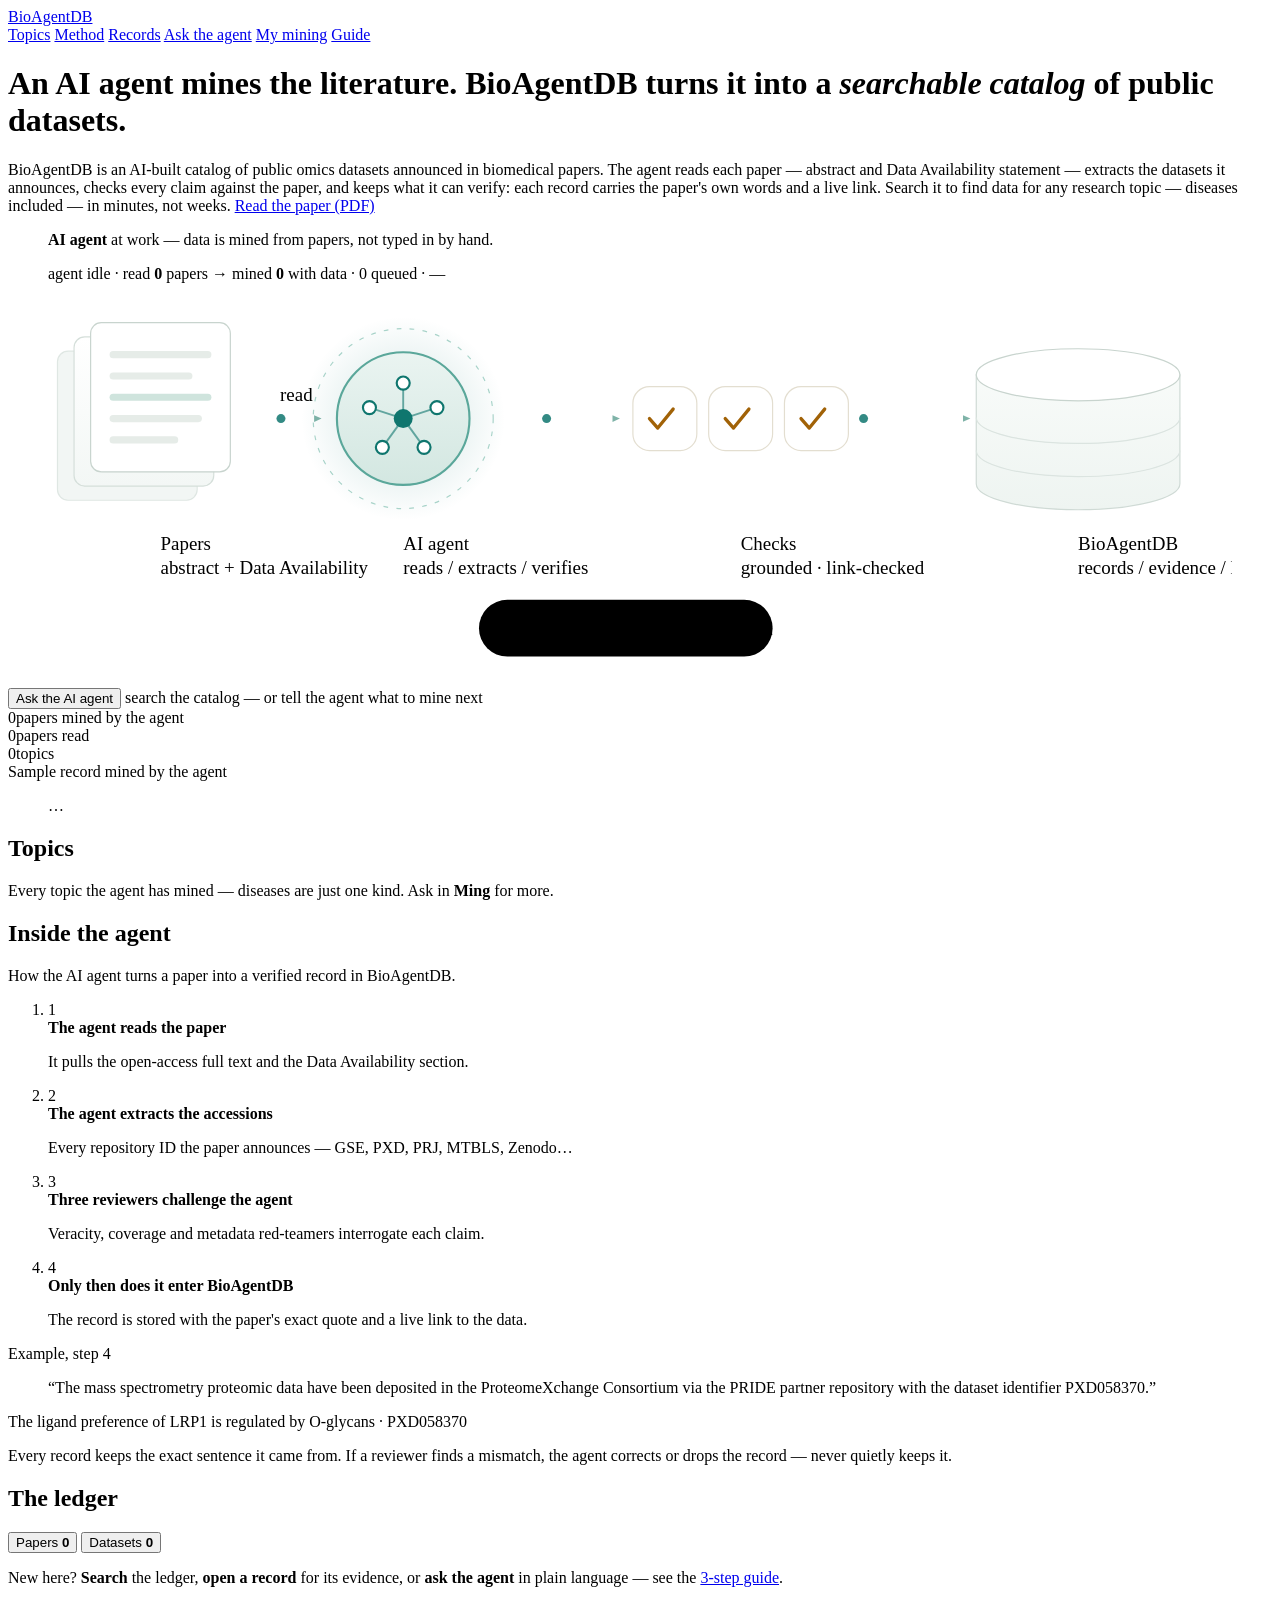
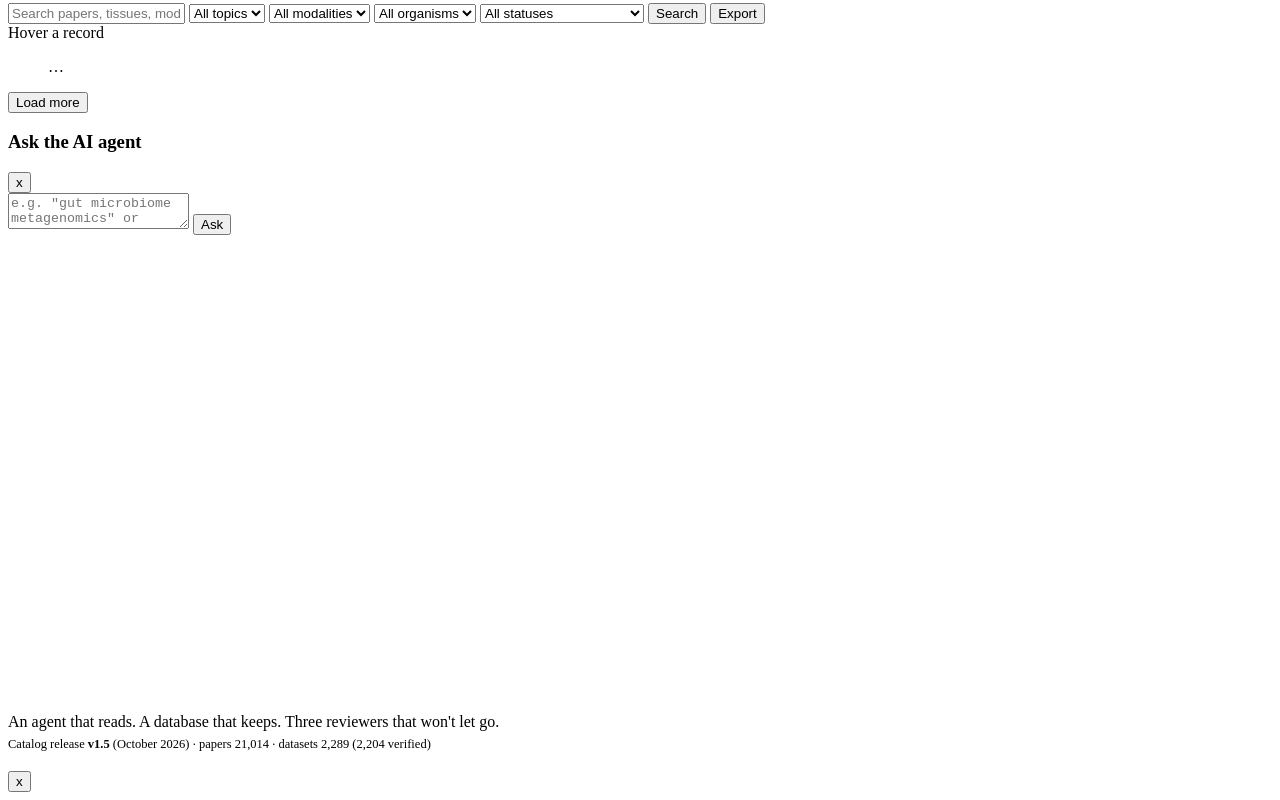
==== web/index.html @ bdf32b71 "BioAgentDB v1.5.0 - initial public release (clean single commit)" ====
﻿<!DOCTYPE html>
<html lang="en">
<head>
<meta charset="UTF-8">
<meta name="viewport" content="width=device-width, initial-scale=1">
<title>BioAgentDB — Paper-Verified Omics Data Catalog</title>
<link rel="stylesheet" href="/styles.css?v=47">
</head>
<body>

<nav class="topnav" id="topnav">
  <a class="wordmark" href="#hero">BioAgentDB</a>
  <div class="navlinks">
    <a href="#diseases">Topics</a>
    <a href="#how">Method</a>
    <a href="#ledger">Records</a>
    <a class="navlink" href="/workbench.html">Ask the agent</a>
    <a class="navlink" href="/mining.html">My mining</a>
    <a href="/guide.html">Guide</a>
  </div>
</nav>

<!-- ============ Hero ============ -->
<header id="hero" class="section">
  <h1 class="display">An AI agent mines the literature.
    BioAgentDB turns it into a <em>searchable catalog</em> of public datasets.</h1>
  <p class="lede">BioAgentDB is an AI-built catalog of public omics datasets announced in
    biomedical papers. The agent reads each paper &mdash; abstract and Data Availability
    statement &mdash; extracts the datasets it announces, checks every claim against the paper,
    and keeps what it can verify: each record carries the paper's own words and a live link.
    Search it to find data for any research topic &mdash; diseases included &mdash; in minutes, not weeks.
    <a href="/paper/paper.pdf" target="_blank" rel="noopener">Read the paper (PDF)</a></p>

  <figure class="mining">
    <p class="mining-cap"><b>AI agent</b> at work &mdash; data is mined from papers, not typed in by hand.</p>
    <p class="mining-live" id="mining-live">
      <span class="live-dot" id="live-dot"></span><span id="live-status">agent idle</span>
      &middot; read <b id="live-read">0</b> papers
      &rarr; mined <b id="live-mined">0</b> with data
      &middot; <span id="live-queued">0</span> queued
      &middot; <span id="live-speed">&mdash;</span>
    </p>
    <svg viewBox="52 40 1000 312" role="img"
         aria-label="An AI mining agent reads papers, extracts the datasets they announce, checks every claim against the paper, and keeps verified records in BioAgentDB.">
      <defs>
        <linearGradient id="gSheet" x1="0" y1="0" x2="0" y2="1">
          <stop offset="0" stop-color="#ffffff"/><stop offset="1" stop-color="#f3f7f5"/>
        </linearGradient>
        <linearGradient id="gAgent" x1="0" y1="0" x2="0" y2="1">
          <stop offset="0" stop-color="#eaf4f1"/><stop offset="1" stop-color="#d3e7e1"/>
        </linearGradient>
        <radialGradient id="gGlow" cx="50%" cy="50%" r="50%">
          <stop offset="0" stop-color="#0f766e" stop-opacity=".20"/>
          <stop offset="1" stop-color="#0f766e" stop-opacity="0"/>
        </radialGradient>
        <linearGradient id="gDb" x1="0" y1="0" x2="0" y2="1">
          <stop offset="0" stop-color="#f8fbf9"/><stop offset="1" stop-color="#eef4f1"/>
        </linearGradient>
        <marker id="arrow" viewBox="0 0 10 10" refX="7.5" refY="5" markerWidth="7" markerHeight="7" orient="auto">
          <path d="M0,1 L9,5 L0,9 z" fill="#7fb3a8"/>
        </marker>
      </defs>

      <!-- 1. papers -->
      <g class="il-papers">
        <rect x="60" y="84" width="118" height="126" rx="9" fill="#f2f6f4" stroke="#dfe7e3"/>
        <rect x="74" y="72" width="118" height="126" rx="9" fill="url(#gSheet)" stroke="#d5dfda"/>
        <rect x="88" y="60" width="118" height="126" rx="9" fill="#ffffff" stroke="#c8d4ce"/>
        <rect x="104" y="84" width="86" height="6" rx="3" fill="#e6ece8"/>
        <rect x="104" y="102" width="70" height="6" rx="3" fill="#e6ece8"/>
        <rect x="104" y="120" width="86" height="6" rx="3" fill="#cfe4dd"/>
        <rect x="104" y="138" width="78" height="6" rx="3" fill="#e6ece8"/>
        <rect x="104" y="156" width="58" height="6" rx="3" fill="#e6ece8"/>
      </g>

      <!-- 2. arrow: papers -> agent (flowing) -->
      <path id="f1" class="flow" d="M214,141 H282" marker-end="url(#arrow)"/>
      <text class="il-tag" x="248" y="126">read</text>

      <!-- 3. agent -->
      <g class="il-agent">
        <circle cx="352" cy="141" r="86" fill="url(#gGlow)"/>
        <circle class="orbit" cx="352" cy="141" r="76" fill="none" stroke="#a8d3c9" stroke-dasharray="4 7"/>
        <circle cx="352" cy="141" r="56" fill="url(#gAgent)" stroke="#5aa79a" stroke-width="1.8"/>
        <g stroke="#0f766e" stroke-width="1.6" opacity=".6">
          <line x1="352" y1="141" x2="352" y2="111"/>
          <line x1="352" y1="141" x2="323.5" y2="131.7"/>
          <line x1="352" y1="141" x2="334.4" y2="165.3"/>
          <line x1="352" y1="141" x2="369.6" y2="165.3"/>
          <line x1="352" y1="141" x2="380.5" y2="131.7"/>
        </g>
        <g fill="#ffffff" stroke="#0f766e" stroke-width="1.8">
          <circle cx="352" cy="111" r="5.5"/><circle cx="323.5" cy="131.7" r="5.5"/>
          <circle cx="334.4" cy="165.3" r="5.5"/><circle cx="369.6" cy="165.3" r="5.5"/>
          <circle cx="380.5" cy="131.7" r="5.5"/>
        </g>
        <circle class="core" cx="352" cy="141" r="8" fill="#0f766e"/>
      </g>

      <!-- 4. arrow: agent -> reviewers -->
      <path id="f2" class="flow" d="M436,141 H534" marker-end="url(#arrow)"/>

      <!-- 5. three reviewers -->
      <g class="il-reviewers">
        <rect x="546" y="114" width="54" height="54" rx="14" fill="#ffffff" stroke="#e3ded0"/>
        <rect x="610" y="114" width="54" height="54" rx="14" fill="#ffffff" stroke="#e3ded0"/>
        <rect x="674" y="114" width="54" height="54" rx="14" fill="#ffffff" stroke="#e3ded0"/>
        <g fill="none" stroke="#a16207" stroke-width="2.8" stroke-linecap="round" stroke-linejoin="round">
          <path d="M560,141 l7,8 l13,-16"/>
          <path d="M624,141 l7,8 l13,-16"/>
          <path d="M688,141 l7,8 l13,-16"/>
        </g>
      </g>

      <!-- 6. arrow: reviewers -> db -->
      <path id="f3" class="flow" d="M736,141 H830" marker-end="url(#arrow)"/>

      <!-- travelling data tokens (the agent at work) -->
      <g class="tokens">
        <circle r="3.8" fill="#0f766e" opacity=".85">
          <animateMotion dur="3s" repeatCount="indefinite" begin="0s"><mpath href="#f1"/></animateMotion>
        </circle>
        <circle r="3.8" fill="#0f766e" opacity=".85">
          <animateMotion dur="2.2s" repeatCount="indefinite" begin="0.7s"><mpath href="#f2"/></animateMotion>
        </circle>
        <circle r="3.8" fill="#0f766e" opacity=".85">
          <animateMotion dur="2.6s" repeatCount="indefinite" begin="1.4s"><mpath href="#f3"/></animateMotion>
        </circle>
      </g>

      <!-- 7. BioAgentDB cylinder -->
      <g class="il-db">
        <path d="M836,104 L836,196 A86,22 0 0 0 1008,196 L1008,104 Z" fill="url(#gDb)" stroke="#cfdad5"/>
        <path d="M836,140 A86,22 0 0 0 1008,140" fill="none" stroke="#dbe4e0"/>
        <path d="M836,168 A86,22 0 0 0 1008,168" fill="none" stroke="#dbe4e0"/>
        <ellipse cx="922" cy="104" rx="86" ry="22" fill="#ffffff" stroke="#c8d4ce"/>
      </g>

      <!-- labels -->
      <text class="lbl" x="147" y="252">Papers</text>
      <text class="sub" x="147" y="272">abstract + Data Availability</text>
      <text class="lbl agent-lbl" x="352" y="252">AI agent</text>
      <text class="sub" x="352" y="272">reads / extracts / verifies</text>
      <text class="lbl" x="637" y="252">Checks</text>
      <text class="sub" x="637" y="272">grounded &middot; link-checked</text>
      <text class="lbl" x="922" y="252">BioAgentDB</text>
      <text class="sub" x="922" y="272">records / evidence / live links</text>

      <!-- in-SVG call to action -->
      <g class="svg-cta" role="button" tabindex="0" aria-label="Ask the AI agent"
         onclick="location.href='/workbench.html'"
         onkeydown="if(event.key==='Enter'||event.key===' '){event.preventDefault();location.href='/workbench.html'}">
        <rect class="cta-bg" x="416" y="294" width="248" height="48" rx="24"/>
        <path class="cta-glyph" d="M448,308 h20 a7,7 0 0 1 7,7 v10 a7,7 0 0 1 -7,7 h-11 l-7,7 v-7 h-2 a7,7 0 0 1 -7,-7 v-10 a7,7 0 0 1 7,-7 z"/>
        <text class="cta-text" x="556" y="324">Ask the AI agent</text>
      </g>
    </svg>
  </figure>

  <div class="hero-cta cta-html">
    <button class="primary" onclick="location.href='/workbench.html'">Ask the AI agent</button>
    <span class="cta-hint">search the catalog &mdash; or tell the agent what to mine next</span>
  </div>
  <div class="stats">
    <div class="stat"><span class="n" id="hs-papers">0</span><span class="l">papers mined by the agent</span></div>
    <div class="stat"><span class="n" id="hs-scanned">0</span><span class="l">papers read</span></div>
    <div class="stat"><span class="n" id="hs-themes">0</span><span class="l">topics</span></div>
  </div>
  <div class="evidence-band" id="hero-band">
    <span class="ev-label">Sample record mined by the agent</span>
    <blockquote id="hero-quote">&hellip;</blockquote>
    <span class="ev-src" id="hero-src"></span>
  </div>
</header>

<!-- ============ Topics ============ -->
<section id="diseases" class="section">
  <h2 class="sh">Topics</h2>
  <p class="sh-sub">Every topic the agent has mined &mdash; diseases are just one kind. Ask in
    <b>Ming</b> for more.</p>
  <div class="diseases" id="diseases-list"></div>
  <div class="morewrap"><button class="ghost" id="diseases-more" style="display:none"
      onclick="toggleDiseases()">Show all</button></div>
</section>

<!-- ============ Method ============ -->
<section id="how" class="section">
  <h2 class="sh">Inside the agent</h2>
  <p class="sh-sub">How the AI agent turns a paper into a verified record in BioAgentDB.</p>

  <div class="howgrid">
    <ol class="steps">
      <li class="step active" data-step="1"><span class="stepno">1</span>
        <div><b>The agent reads the paper</b><p>It pulls the open-access full text and the Data Availability section.</p></div></li>
      <li class="step" data-step="2"><span class="stepno">2</span>
        <div><b>The agent extracts the accessions</b><p>Every repository ID the paper announces &mdash; GSE, PXD, PRJ, MTBLS, Zenodo&hellip;</p></div></li>
      <li class="step" data-step="3"><span class="stepno">3</span>
        <div><b>Three reviewers challenge the agent</b><p>Veracity, coverage and metadata red-teamers interrogate each claim.</p></div></li>
      <li class="step" data-step="4"><span class="stepno">4</span>
        <div><b>Only then does it enter BioAgentDB</b><p>The record is stored with the paper's exact quote and a live link to the data.</p></div></li>
    </ol>
    <div class="howpanel">
      <div class="evidence-band">
        <span class="ev-label">Example, step 4</span>
        <blockquote>&ldquo;The mass spectrometry proteomic data have been deposited in the ProteomeXchange Consortium via the PRIDE partner repository with the dataset identifier PXD058370.&rdquo;</blockquote>
        <span class="ev-src">The ligand preference of LRP1 is regulated by O-glycans &middot; PXD058370</span>
      </div>
      <p class="how-note">Every record keeps the exact sentence it came from. If a reviewer finds a mismatch, the agent corrects or drops the record &mdash; never quietly keeps it.</p>
    </div>
  </div>
</section>

<!-- ============ Ledger ============ -->
<section id="ledger" class="section">
  <div class="ledger-head">
    <h2 class="sh">The ledger <span class="live-dot idle" id="ledger-dot" title="live"></span></h2>
    <div class="seg" role="radiogroup" aria-label="Ledger granularity">
      <button class="seg-btn active" role="radio" aria-checked="true" data-mode="papers"
              onclick="setLedgerMode('papers')">Papers <b id="seg-papers">0</b></button>
      <button class="seg-btn" role="radio" aria-checked="false" data-mode="datasets"
              onclick="setLedgerMode('datasets')">Datasets <b id="seg-datasets">0</b></button>
    </div>
  </div>
  <p class="howto">New here? <b>Search</b> the ledger, <b>open a record</b> for its evidence,
    or <b>ask the agent</b> in plain language — see the
    <a href="/guide.html">3-step guide</a>.</p>
  <div class="ledger-toolbar">
    <input id="rec-q" placeholder="Search papers, tissues, modalities, accessions&hellip;"
           onkeydown="if(event.key==='Enter')ledgerSearch()">
    <select id="rec-theme" onchange="ledgerSearch()"><option value="">All topics</option></select>
    <select id="rec-modality" onchange="ledgerSearch()"><option value="">All modalities</option></select>
    <select id="rec-organism" onchange="ledgerSearch()"><option value="">All organisms</option></select>
    <select id="rec-status" onchange="ledgerSearch()">
      <option value="">All statuses</option>
      <option value="verified,paper_verified">Verified + paper-verified</option>
      <option value="verified">Verified only</option>
      <option value="paper_verified">Paper-verified only</option>
      <option value="rejected">Rejected</option>
    </select>
    <button class="primary" onclick="ledgerSearch()">Search</button>
    <button class="ghost" onclick="exportCsv()">Export</button>
  </div>
  <div class="evidence-band ledger-band" id="ledger-band">
    <span class="ev-label">Hover a record</span>
    <blockquote id="ledger-quote">&hellip;</blockquote>
    <span class="ev-src" id="ledger-src"></span>
  </div>
  <div id="rec-list" class="ledger"></div>
  <div class="morewrap"><button class="ghost" id="load-more" onclick="loadMore()">Load more</button></div>
  <p class="muted count" id="rec-count"></p>
</section>

<!-- ============ Ask (modal, opened from the hero) ============ -->
<div id="chat-modal" class="modal hidden">
  <div class="modalbox" style="max-width:780px">
    <div class="modalhead"><h3>Ask the AI agent</h3><button onclick="closeChat()">x</button></div>
    <div class="chatbox" style="border:0; border-radius:0; height:min(520px,64vh)">
      <div id="chat-log" class="chatlog"></div>
      <div class="chatin">
        <textarea id="chat-input" rows="2"
          placeholder="e.g. &quot;gut microbiome metagenomics&quot; or &quot;single-nucleus RNA-seq of human brain in Alzheimer disease&quot;"
          onkeydown="if(event.key==='Enter'&&!event.shiftKey){event.preventDefault();chatSend()}"></textarea>
        <button class="primary" onclick="chatSend()">Ask</button>
      </div>
    </div>
  </div>
</div>

<footer class="foot">
  An agent that reads. A database that keeps. Three reviewers that won't let go.
<div class="foot-rel" style="margin-top:6px;font-size:12.5px;color:var(--muted)">Catalog release <b id="foot-release">v1.5</b> (October 2026) · papers 21,014 · datasets 2,289 (2,204 verified)</div></footer>

<!-- ============ Record detail ============ -->
<div id="modal" class="modal hidden">
  <div class="modalbox">
    <div class="modalhead"><h3 id="modal-title"></h3><button onclick="closeModal()">x</button></div>
    <div id="modal-body"></div>
  </div>
</div>

<script src="/record-modal.js?v=1"></script>
<script src="/app.js?v=58"></script>
</body>
</html>
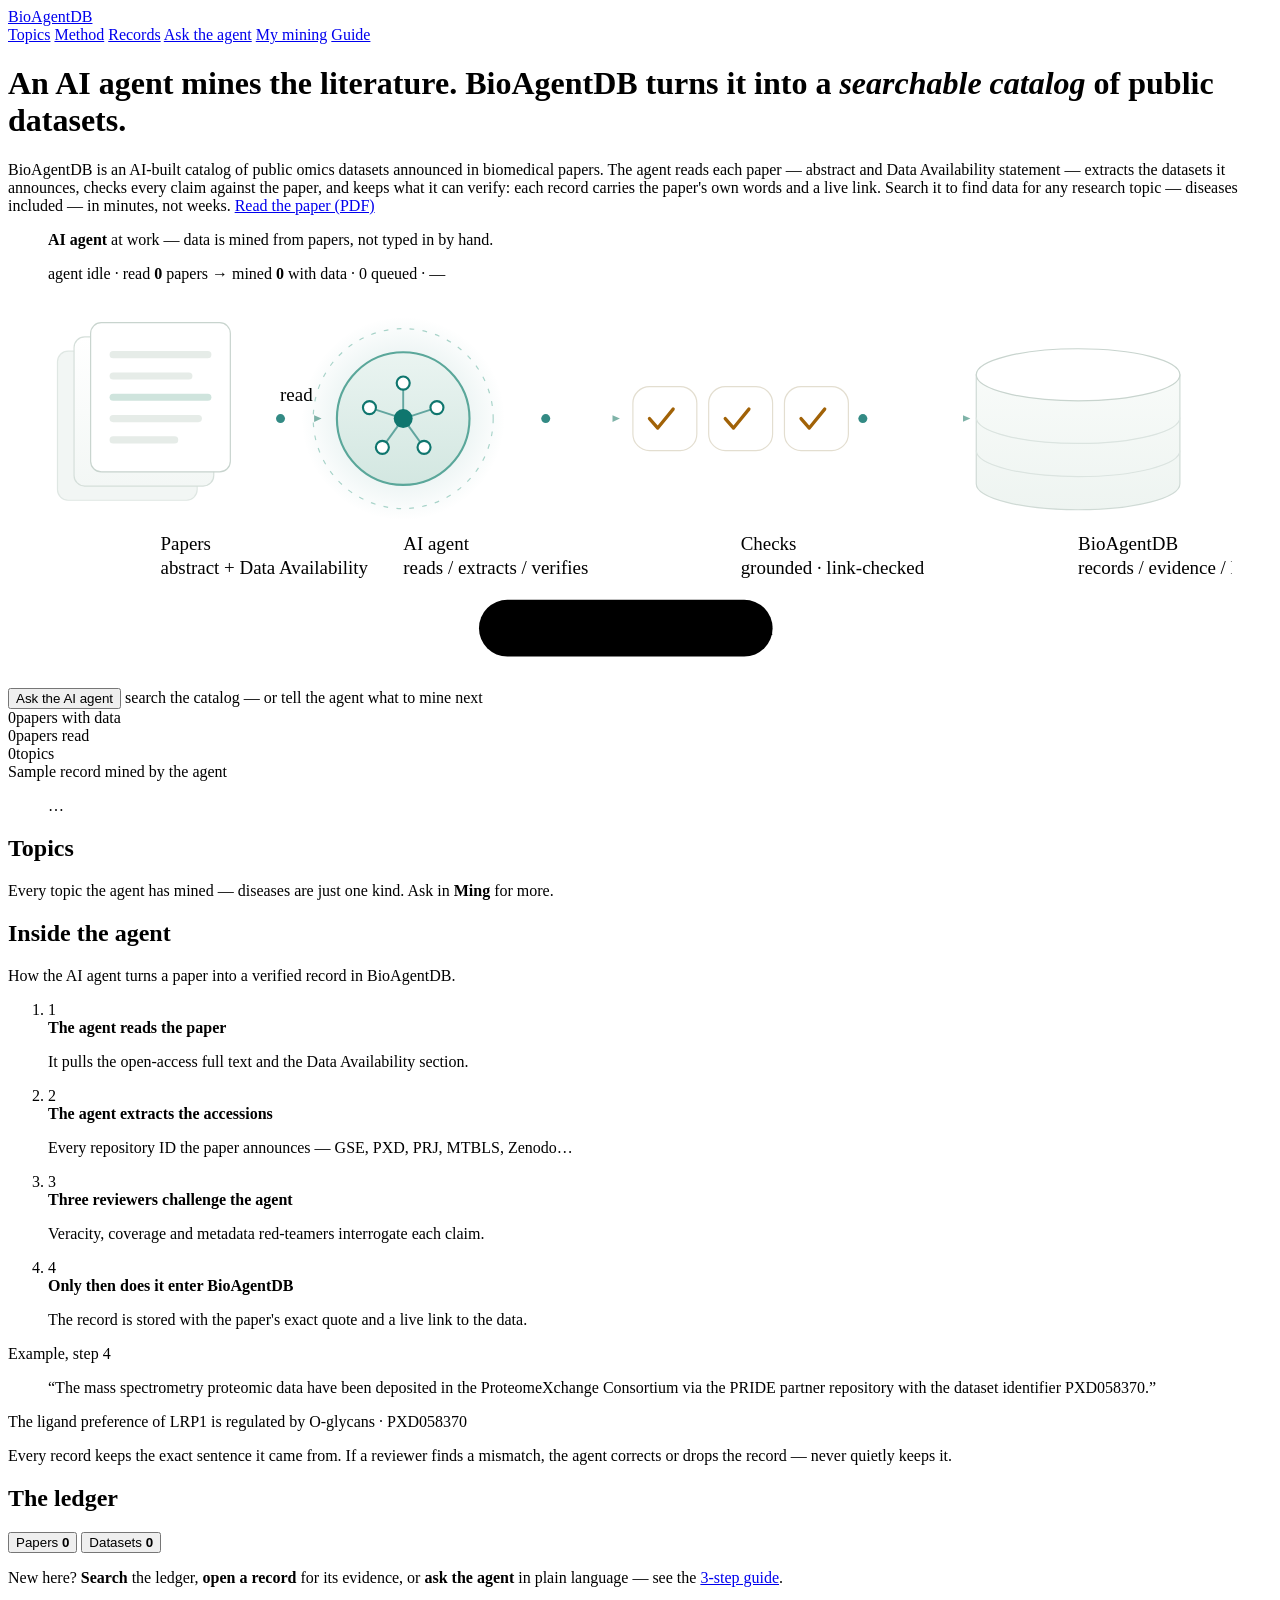
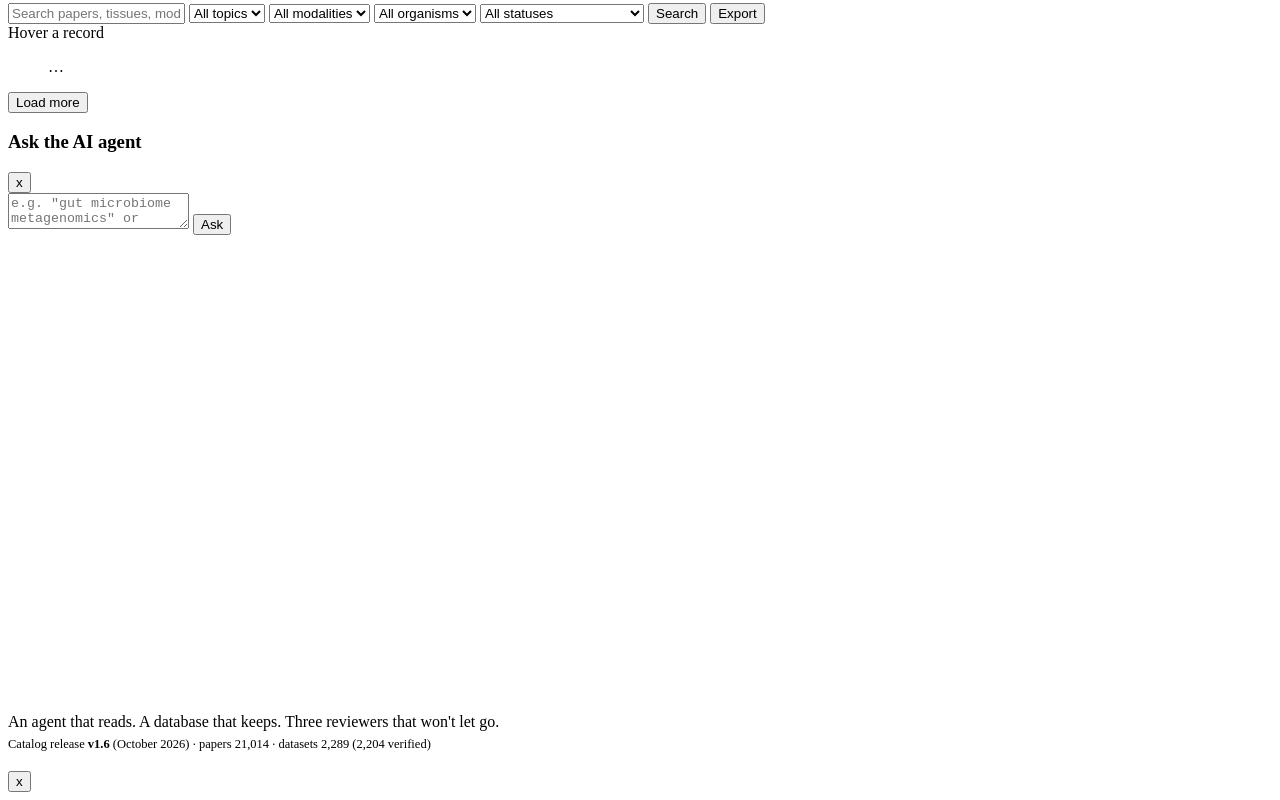
==== commit 53c0bd9c: "L-0393: demo usability fixes (CSV export dedupe, Ask-agent relaxation + follow-up counts, workbench " ====
--- a/web/index.html
+++ b/web/index.html
@@ -162,7 +162,7 @@
     <span class="cta-hint">search the catalog &mdash; or tell the agent what to mine next</span>
   </div>
   <div class="stats">
-    <div class="stat"><span class="n" id="hs-papers">0</span><span class="l">papers mined by the agent</span></div>
+    <div class="stat"><span class="n" id="hs-papers">0</span><span class="l">papers with data</span></div>
     <div class="stat"><span class="n" id="hs-scanned">0</span><span class="l">papers read</span></div>
     <div class="stat"><span class="n" id="hs-themes">0</span><span class="l">topics</span></div>
   </div>
@@ -268,7 +268,7 @@
 
 <footer class="foot">
   An agent that reads. A database that keeps. Three reviewers that won't let go.
-<div class="foot-rel" style="margin-top:6px;font-size:12.5px;color:var(--muted)">Catalog release <b id="foot-release">v1.5</b> (October 2026) · papers 21,014 · datasets 2,289 (2,204 verified)</div></footer>
+<div class="foot-rel" style="margin-top:6px;font-size:12.5px;color:var(--muted)">Catalog release <b id="foot-release">v1.6</b> (October 2026) · papers 21,014 · datasets 2,289 (2,204 verified)</div></footer>
 
 <!-- ============ Record detail ============ -->
 <div id="modal" class="modal hidden">
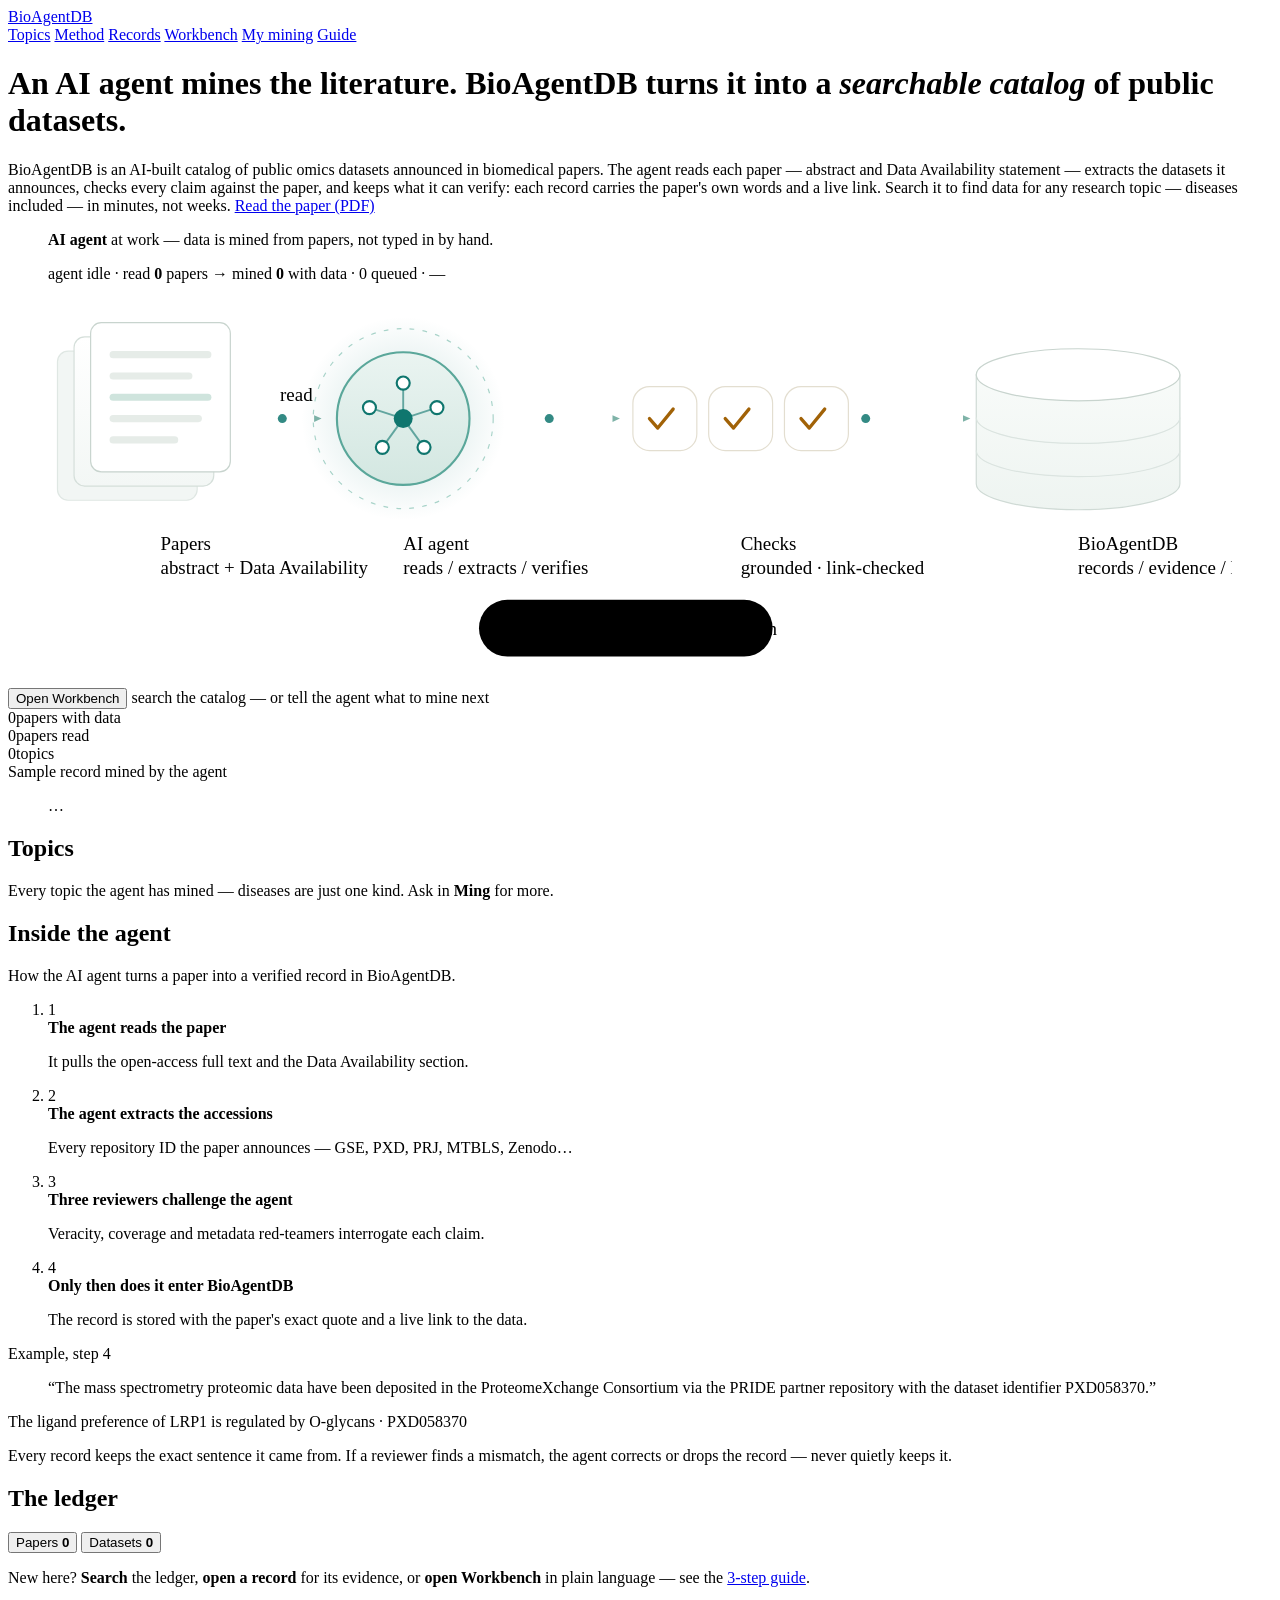
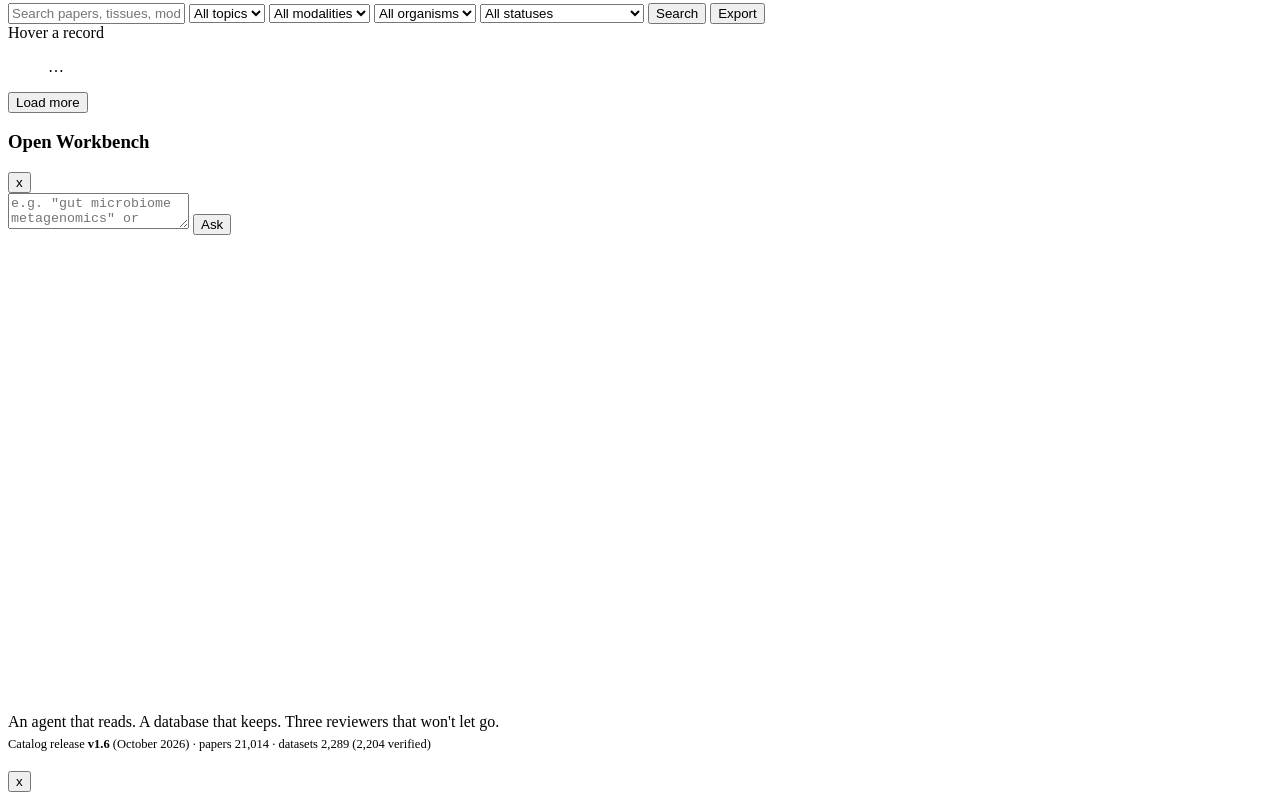
==== commit 2d02d63f: "Update Research workbench: decoupled retrieval/quote/report workers, role-scoped middleware, ask_use" ====
--- a/web/index.html
+++ b/web/index.html
@@ -9,14 +9,14 @@
 <body>
 
 <nav class="topnav" id="topnav">
-  <a class="wordmark" href="#hero">BioAgentDB</a>
+  <a class="wordmark" href="/">BioAgentDB</a>
   <div class="navlinks">
-    <a href="#diseases">Topics</a>
-    <a href="#how">Method</a>
-    <a href="#ledger">Records</a>
-    <a class="navlink" href="/workbench.html">Ask the agent</a>
-    <a class="navlink" href="/mining.html">My mining</a>
-    <a href="/guide.html">Guide</a>
+    <a href="/topics">Topics</a>
+    <a href="/method">Method</a>
+    <a href="/records">Records</a>
+    <a class="navlink" href="/workbench">Workbench</a>
+    <a class="navlink" href="/mining">My mining</a>
+    <a href="/guide">Guide</a>
   </div>
 </nav>
 
@@ -147,18 +147,18 @@
       <text class="sub" x="922" y="272">records / evidence / live links</text>
 
       <!-- in-SVG call to action -->
-      <g class="svg-cta" role="button" tabindex="0" aria-label="Ask the AI agent"
-         onclick="location.href='/workbench.html'"
-         onkeydown="if(event.key==='Enter'||event.key===' '){event.preventDefault();location.href='/workbench.html'}">
+      <g class="svg-cta" role="button" tabindex="0" aria-label="Open Workbench"
+         onclick="location.href='/workbench'"
+         onkeydown="if(event.key==='Enter'||event.key===' '){event.preventDefault();location.href='/workbench'}">
         <rect class="cta-bg" x="416" y="294" width="248" height="48" rx="24"/>
         <path class="cta-glyph" d="M448,308 h20 a7,7 0 0 1 7,7 v10 a7,7 0 0 1 -7,7 h-11 l-7,7 v-7 h-2 a7,7 0 0 1 -7,-7 v-10 a7,7 0 0 1 7,-7 z"/>
-        <text class="cta-text" x="556" y="324">Ask the AI agent</text>
+        <text class="cta-text" x="556" y="324">Open Workbench</text>
       </g>
     </svg>
   </figure>
 
   <div class="hero-cta cta-html">
-    <button class="primary" onclick="location.href='/workbench.html'">Ask the AI agent</button>
+    <button class="primary" onclick="location.href='/workbench'">Open Workbench</button>
     <span class="cta-hint">search the catalog &mdash; or tell the agent what to mine next</span>
   </div>
   <div class="stats">
@@ -222,8 +222,8 @@
     </div>
   </div>
   <p class="howto">New here? <b>Search</b> the ledger, <b>open a record</b> for its evidence,
-    or <b>ask the agent</b> in plain language — see the
-    <a href="/guide.html">3-step guide</a>.</p>
+    or <b>open Workbench</b> in plain language — see the
+    <a href="/guide">3-step guide</a>.</p>
   <div class="ledger-toolbar">
     <input id="rec-q" placeholder="Search papers, tissues, modalities, accessions&hellip;"
            onkeydown="if(event.key==='Enter')ledgerSearch()">
@@ -253,7 +253,7 @@
 <!-- ============ Ask (modal, opened from the hero) ============ -->
 <div id="chat-modal" class="modal hidden">
   <div class="modalbox" style="max-width:780px">
-    <div class="modalhead"><h3>Ask the AI agent</h3><button onclick="closeChat()">x</button></div>
+    <div class="modalhead"><h3>Open Workbench</h3><button onclick="closeChat()">x</button></div>
     <div class="chatbox" style="border:0; border-radius:0; height:min(520px,64vh)">
       <div id="chat-log" class="chatlog"></div>
       <div class="chatin">
@@ -280,5 +280,6 @@
 
 <script src="/record-modal.js?v=1"></script>
 <script src="/app.js?v=58"></script>
+<script src="/routing.js?v=3"></script>
 </body>
 </html>
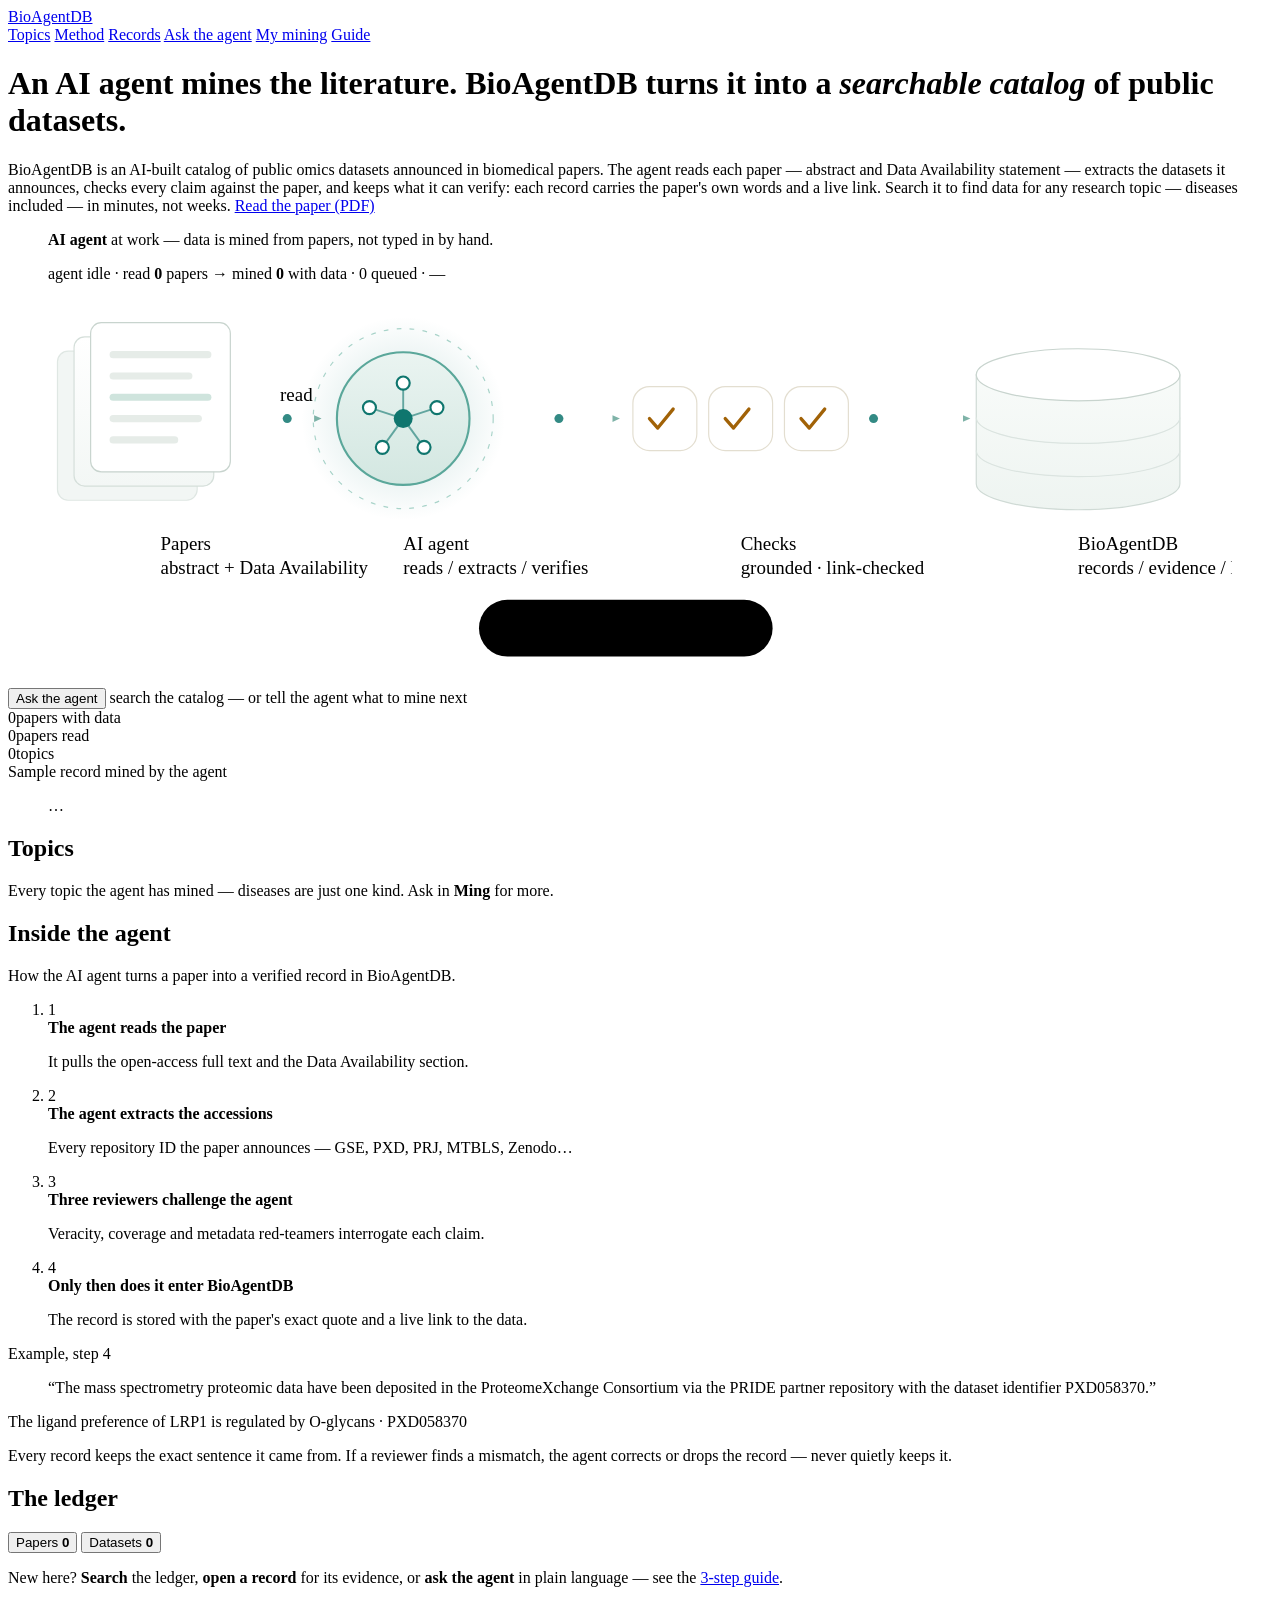
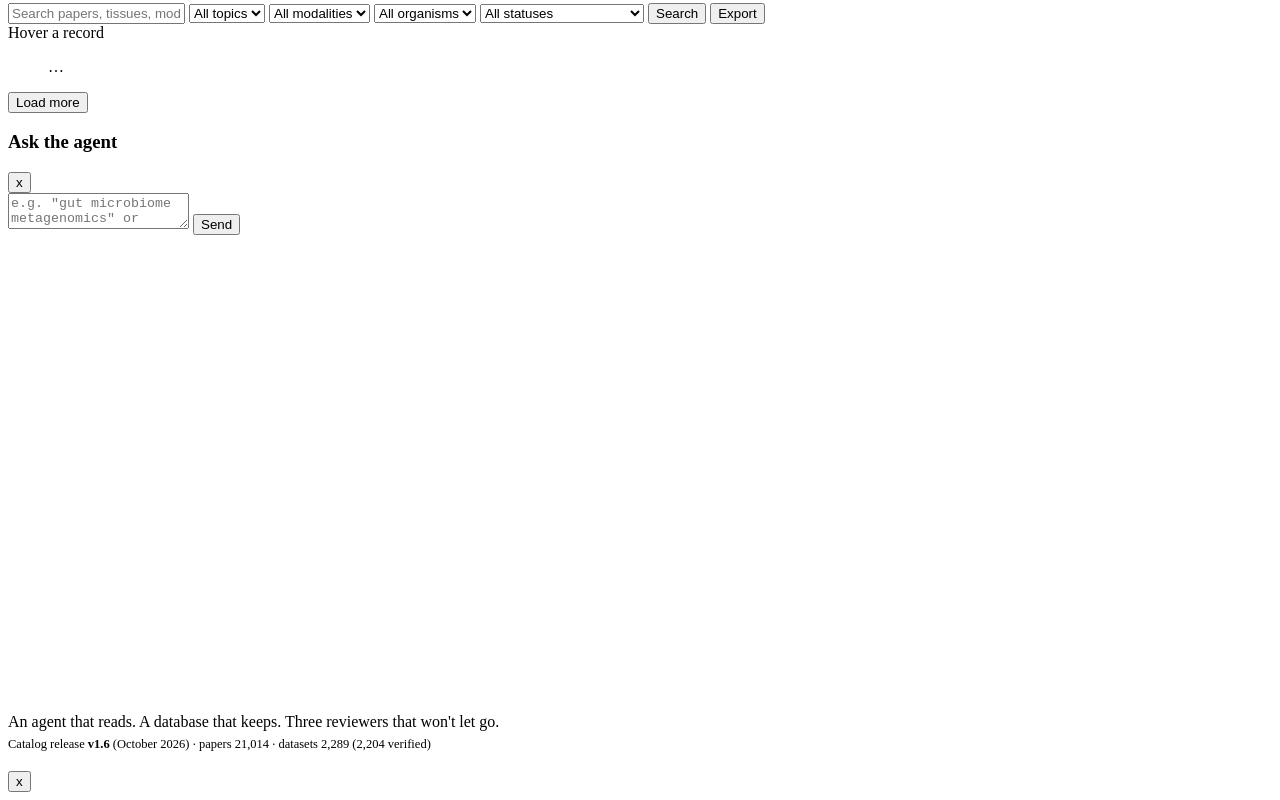
==== commit 5331a81e: "Update Research workbench: decoupled retrieval/quote/report workers, role-scoped middleware, ask_use" ====
--- a/web/index.html
+++ b/web/index.html
@@ -14,7 +14,7 @@
     <a href="/topics">Topics</a>
     <a href="/method">Method</a>
     <a href="/records">Records</a>
-    <a class="navlink" href="/workbench">Workbench</a>
+    <a class="navlink" href="/ask">Ask the agent</a>
     <a class="navlink" href="/mining">My mining</a>
     <a href="/guide">Guide</a>
   </div>
@@ -147,18 +147,18 @@
       <text class="sub" x="922" y="272">records / evidence / live links</text>
 
       <!-- in-SVG call to action -->
-      <g class="svg-cta" role="button" tabindex="0" aria-label="Open Workbench"
-         onclick="location.href='/workbench'"
-         onkeydown="if(event.key==='Enter'||event.key===' '){event.preventDefault();location.href='/workbench'}">
+      <g class="svg-cta" role="button" tabindex="0" aria-label="Ask the agent"
+         onclick="location.href='/ask'"
+         onkeydown="if(event.key==='Enter'||event.key===' '){event.preventDefault();location.href='/ask'}">
         <rect class="cta-bg" x="416" y="294" width="248" height="48" rx="24"/>
         <path class="cta-glyph" d="M448,308 h20 a7,7 0 0 1 7,7 v10 a7,7 0 0 1 -7,7 h-11 l-7,7 v-7 h-2 a7,7 0 0 1 -7,-7 v-10 a7,7 0 0 1 7,-7 z"/>
-        <text class="cta-text" x="556" y="324">Open Workbench</text>
+        <text class="cta-text" x="556" y="324">Ask the agent</text>
       </g>
     </svg>
   </figure>
 
   <div class="hero-cta cta-html">
-    <button class="primary" onclick="location.href='/workbench'">Open Workbench</button>
+    <button class="primary" onclick="location.href='/ask'">Ask the agent</button>
     <span class="cta-hint">search the catalog &mdash; or tell the agent what to mine next</span>
   </div>
   <div class="stats">
@@ -222,7 +222,7 @@
     </div>
   </div>
   <p class="howto">New here? <b>Search</b> the ledger, <b>open a record</b> for its evidence,
-    or <b>open Workbench</b> in plain language — see the
+    or <b>ask the agent</b> in plain language — see the
     <a href="/guide">3-step guide</a>.</p>
   <div class="ledger-toolbar">
     <input id="rec-q" placeholder="Search papers, tissues, modalities, accessions&hellip;"
@@ -253,14 +253,14 @@
 <!-- ============ Ask (modal, opened from the hero) ============ -->
 <div id="chat-modal" class="modal hidden">
   <div class="modalbox" style="max-width:780px">
-    <div class="modalhead"><h3>Open Workbench</h3><button onclick="closeChat()">x</button></div>
+    <div class="modalhead"><h3>Ask the agent</h3><button onclick="closeChat()">x</button></div>
     <div class="chatbox" style="border:0; border-radius:0; height:min(520px,64vh)">
       <div id="chat-log" class="chatlog"></div>
       <div class="chatin">
         <textarea id="chat-input" rows="2"
           placeholder="e.g. &quot;gut microbiome metagenomics&quot; or &quot;single-nucleus RNA-seq of human brain in Alzheimer disease&quot;"
           onkeydown="if(event.key==='Enter'&&!event.shiftKey){event.preventDefault();chatSend()}"></textarea>
-        <button class="primary" onclick="chatSend()">Ask</button>
+        <button class="primary" onclick="chatSend()">Send</button>
       </div>
     </div>
   </div>
